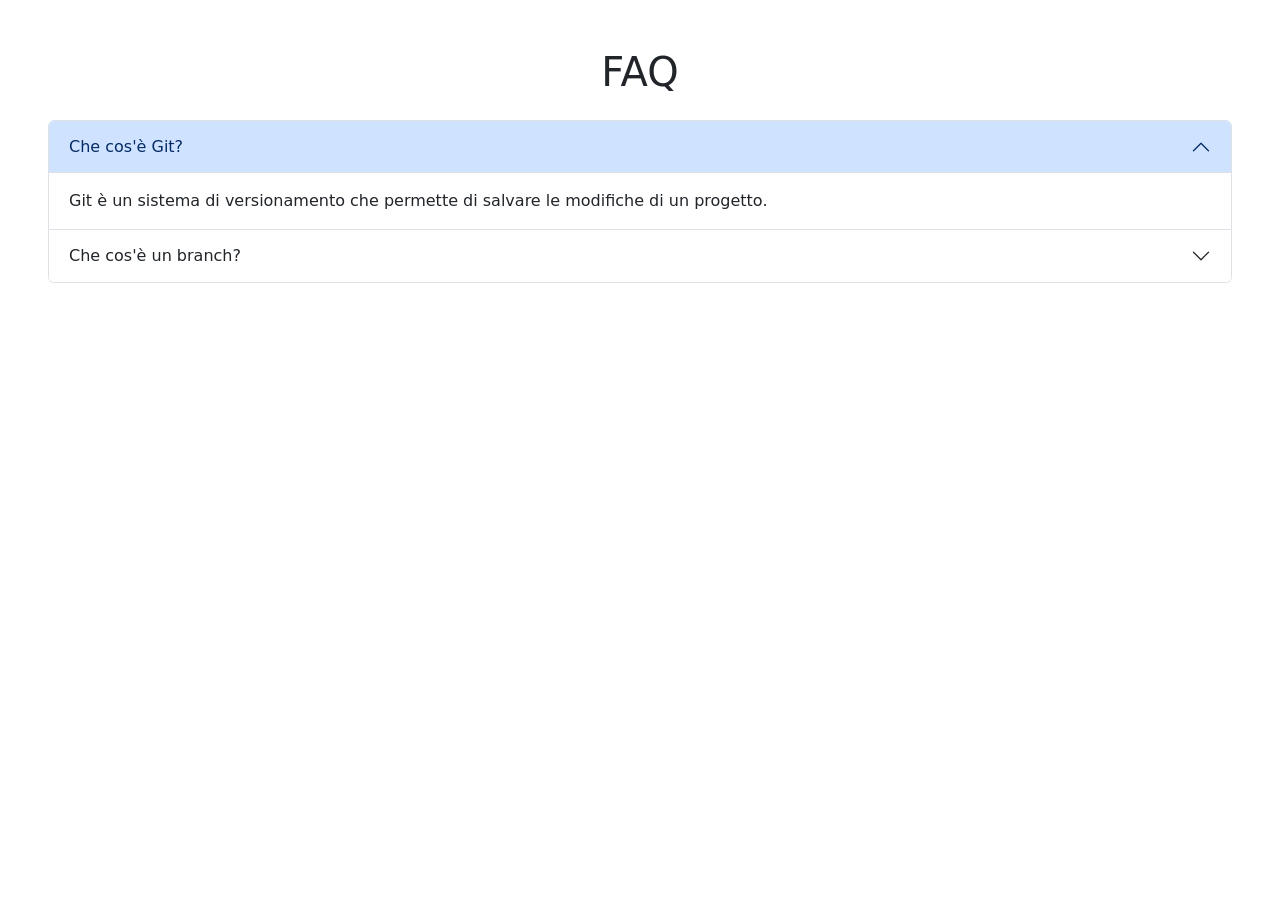
==== faq.html @ daa89b9d "add faq page" ====
<!DOCTYPE html>
<html lang="en">

<head>
    <meta charset="UTF-8">
    <meta name="viewport" content="width=device-width, initial-scale=1.0">
    <title>FAQ</title>

    <link href="https://cdn.jsdelivr.net/npm/bootstrap@5.3.8/dist/css/bootstrap.min.css" rel="stylesheet"
        integrity="sha384-sRIl4kxILFvY47J16cr9ZwB07vP4J8+LH7qKQnuqkuIAvNWLzeN8tE5YBujZqJLB" crossorigin="anonymous">
</head>

<body class="p-5">

    <h1 class="text-center mb-4">FAQ</h1>
    <div class="accordion" id="accordionFAQ">

        <div class="accordion-item">
            <h2 class="accordion-header">
                <button class="accordion-button" type="button" data-bs-toggle="collapse" data-bs-target="#domanda1">
                    Che cos'è Git?
                </button>
            </h2>
            <div id="domanda1" class="accordion-collapse collapse show" data-bs-parent="#accordionFAQ">
                <div class="accordion-body">
                    Git è un sistema di versionamento che permette di salvare le modifiche di un progetto.
                </div>
            </div>
        </div>

        <div class="accordion-item">
            <h2 class="accordion-header">
                <button class="accordion-button collapsed" type="button" data-bs-toggle="collapse"
                    data-bs-target="#domanda2">
                    Che cos'è un branch?
                </button>
            </h2>
            <div id="domanda2" class="accordion-collapse collapse" data-bs-parent="#accordionFAQ">
                <div class="accordion-body">
                    Un branch è un ramo separato del progetto dove si possono sviluppare nuove funzionalità.
                </div>
            </div>
        </div>
    </div>

    <script src="https://cdn.jsdelivr.net/npm/bootstrap@5.3.3/dist/js/bootstrap.bundle.min.js"></script>

</body>

</html>
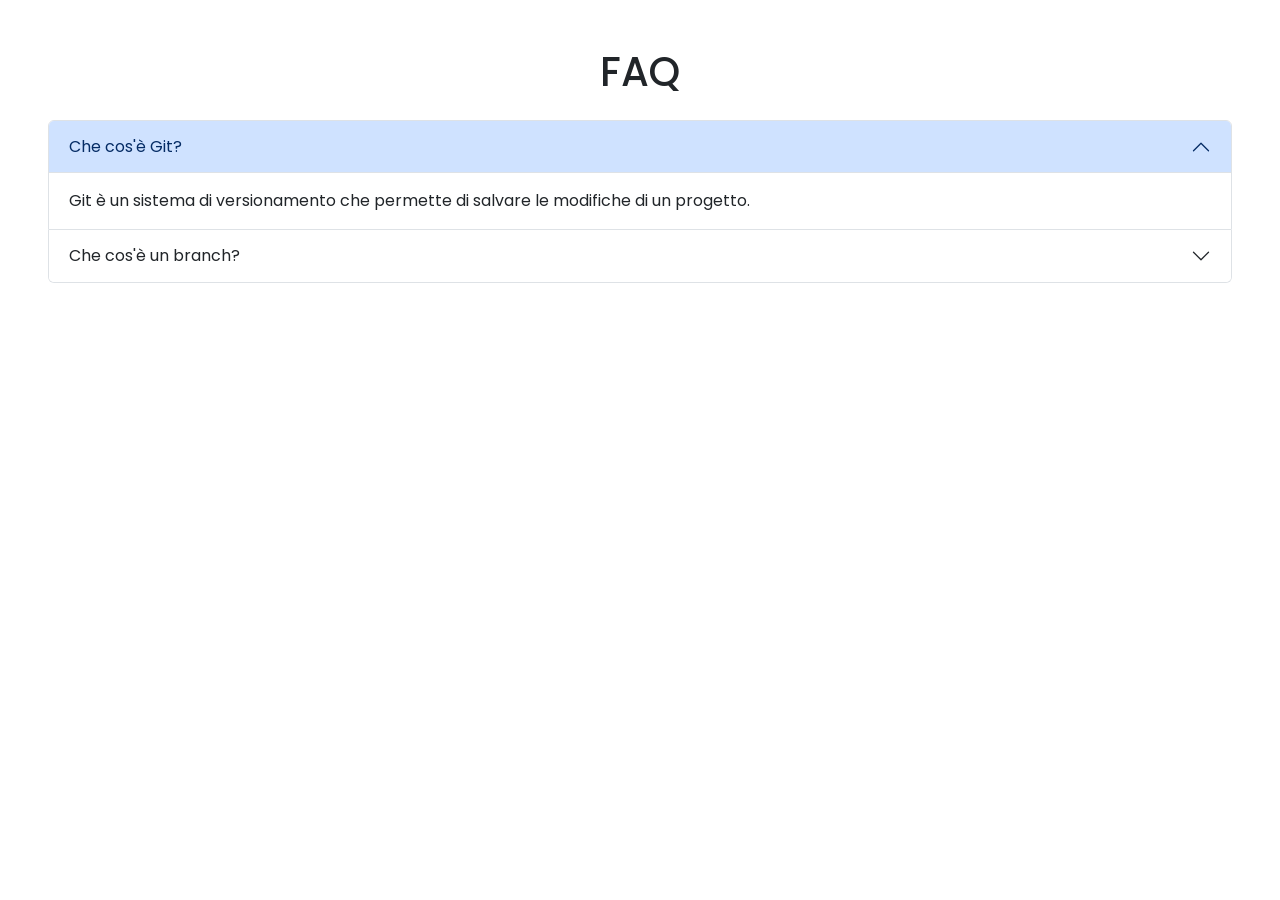
==== commit 641f11b9: "add google font" ====
--- a/faq.html
+++ b/faq.html
@@ -8,9 +8,10 @@
 
     <link href="https://cdn.jsdelivr.net/npm/bootstrap@5.3.8/dist/css/bootstrap.min.css" rel="stylesheet"
         integrity="sha384-sRIl4kxILFvY47J16cr9ZwB07vP4J8+LH7qKQnuqkuIAvNWLzeN8tE5YBujZqJLB" crossorigin="anonymous">
+    <link href="https://fonts.googleapis.com/css2?family=Poppins&display=swap" rel="stylesheet">
 </head>
 
-<body class="p-5">
+<body class="p-5" style="font-family: 'Poppins', sans-serif;">
 
     <h1 class="text-center mb-4">FAQ</h1>
     <div class="accordion" id="accordionFAQ">
